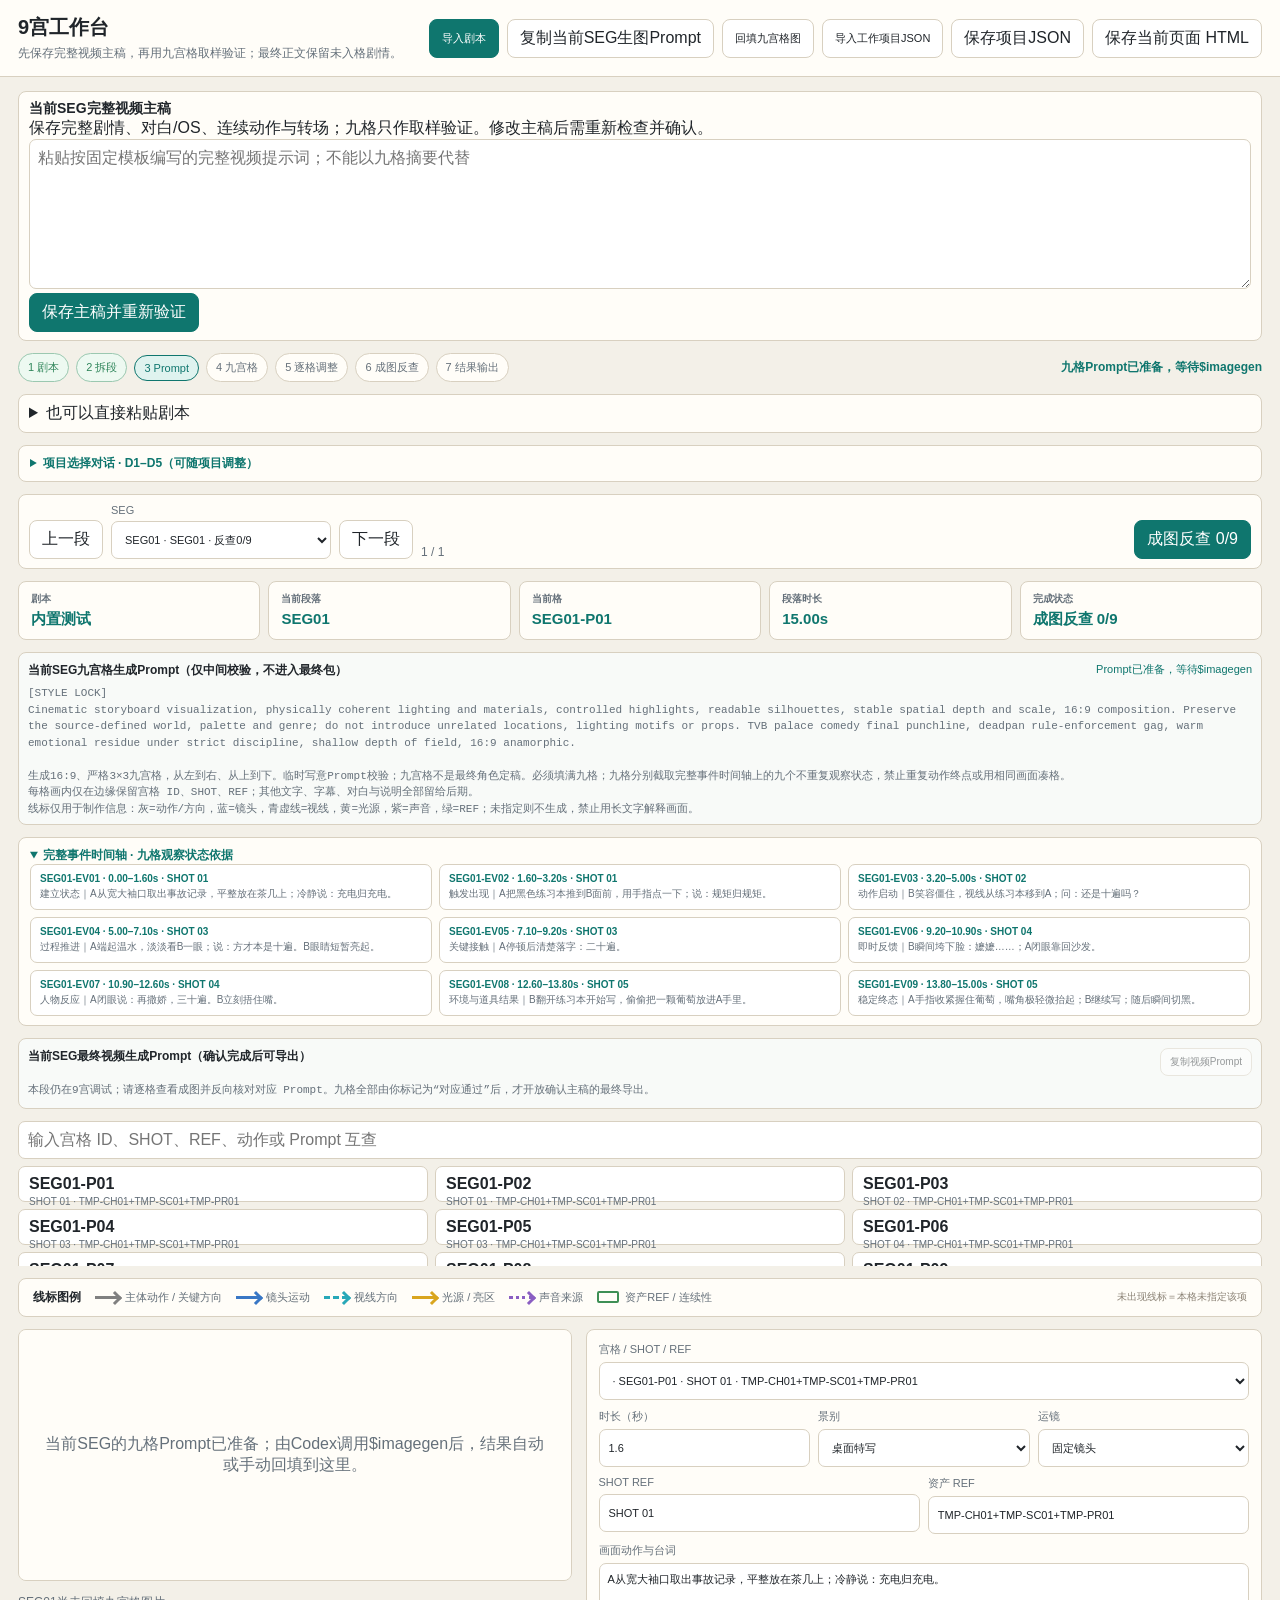
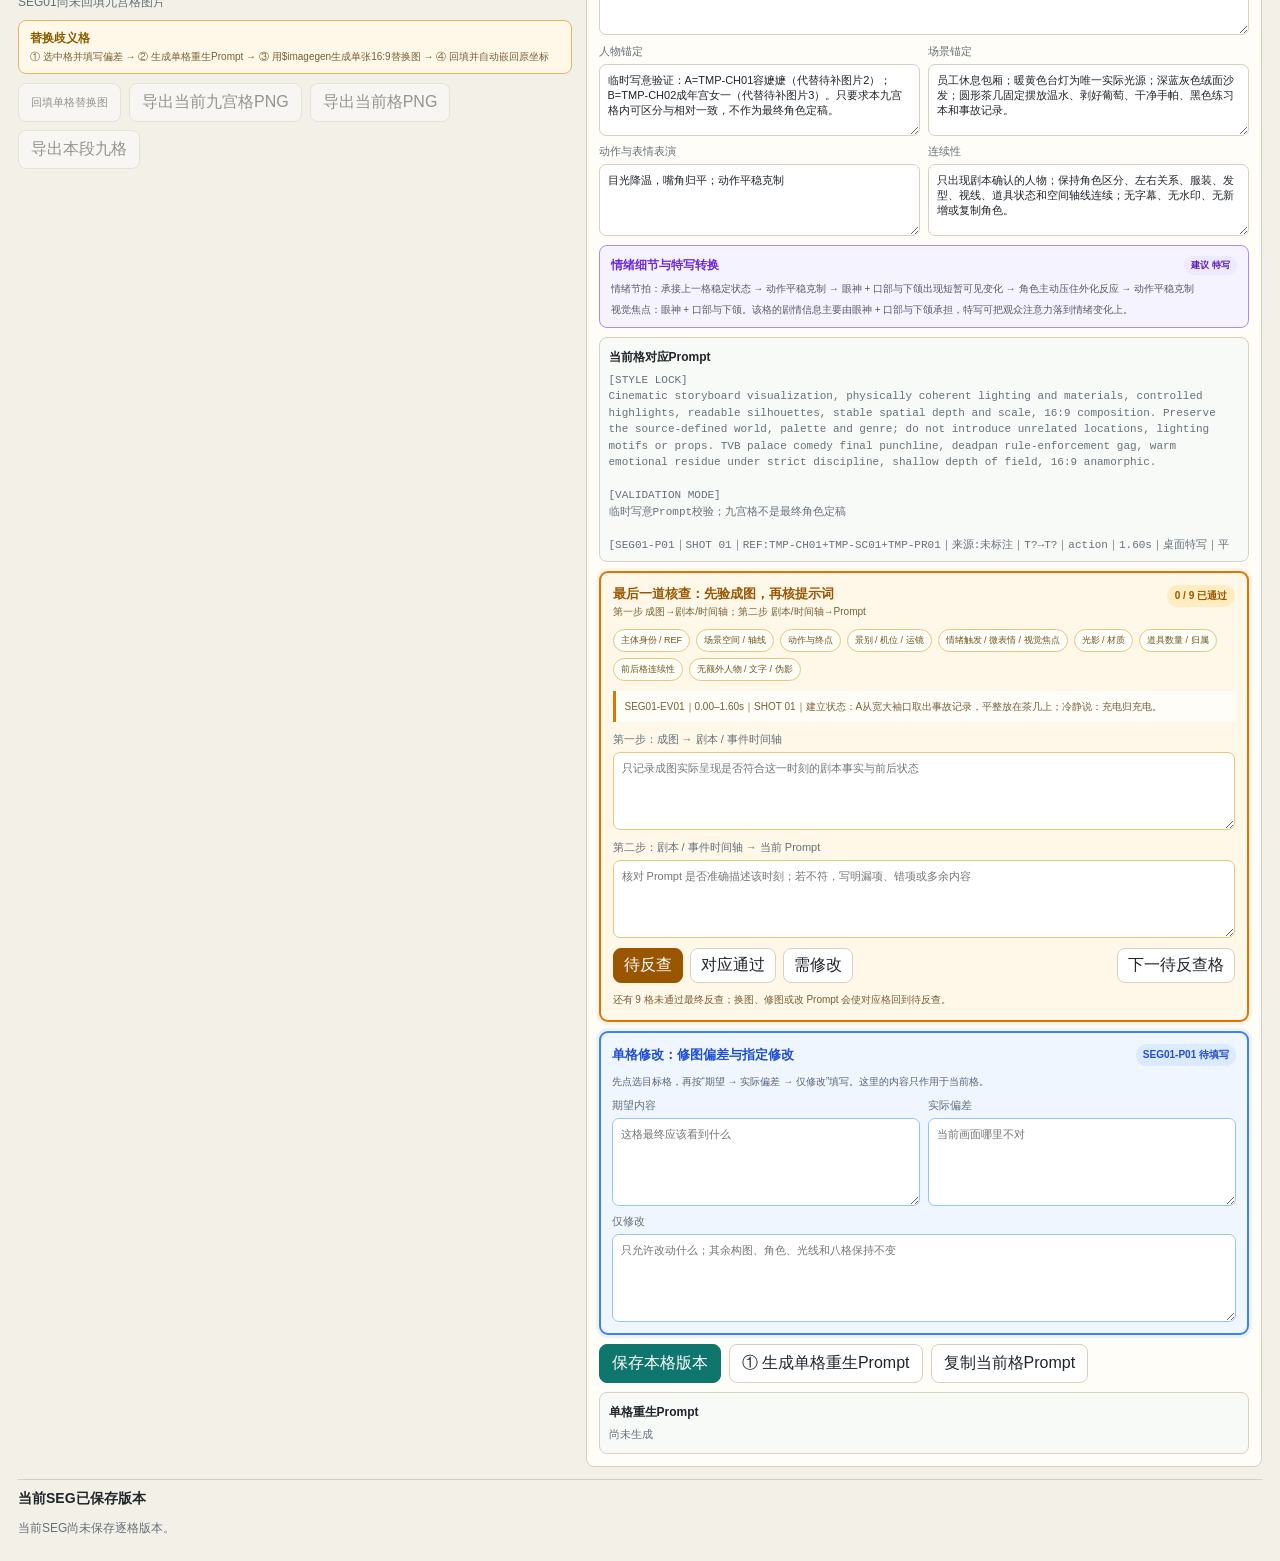
==== assets/open-cowart-canvas/nine-grid.html @ 6de8c885 "Snapshot local v7.13 baseline before layered refactor" ====
<!doctype html>
<html lang="zh-CN">
  <head>
    <meta charset="UTF-8" />
    <meta name="viewport" content="width=device-width, initial-scale=1.0" />
    <title>9宫 · 剧本到九宫格工作台</title>
    <link rel="stylesheet" href="./nine-grid.css?v=8" />
  </head>
  <body>
    <header class="topbar">
      <div><h1>9宫工作台</h1><p>先保存完整视频主稿，再用九宫格取样验证；最终正文保留未入格剧情。</p></div>
      <div class="top-actions">
        <label class="button primary">导入剧本<input id="scriptFileInput" type="file" accept="text/plain,text/markdown,.txt,.md" /></label>
        <button id="copySegmentPrompt" class="button">复制当前SEG生图Prompt</button>
        <label class="button">回填九宫格图<input id="imageInput" type="file" accept="image/png,image/jpeg,image/webp" /></label>
        <label class="button">导入工作项目JSON<input id="packageInput" type="file" accept="application/json,.json" /></label>
        <button id="saveProject" class="button">保存项目JSON</button>
        <button id="exportReviewHtml" class="button">保存当前页面 HTML</button>
      </div>
    </header>
    <main>
<section class="script-paste"><h2>当前SEG完整视频主稿</h2><p>保存完整剧情、对白/OS、连续动作与转场；九格只作取样验证。修改主稿后需重新检查并确认。</p><textarea id="videoMasterInput" placeholder="粘贴按固定模板编写的完整视频提示词；不能以九格摘要代替"></textarea><button id="saveVideoMaster" class="primary">保存主稿并重新验证</button></section>
      <section class="pipeline" aria-label="自动工作流状态">
        <span data-stage="script">1 剧本</span><span data-stage="breakdown">2 拆段</span><span data-stage="prompt">3 Prompt</span><span data-stage="image">4 九宫格</span><span data-stage="review">5 逐格调整</span><span data-stage="reverse">6 成图反查</span><span data-stage="package">7 结果输出</span>
        <b id="pipelineStatus">可直接导入TXT或Markdown剧本</b>
      </section>

      <details class="script-paste"><summary>也可以直接粘贴剧本</summary><textarea id="scriptTextInput" placeholder="粘贴剧本、镜头表或带【镜头A】结构的生成提示词"></textarea><button id="parseScriptButton" class="primary">自动拆解并生成九格Prompt</button></details>

      <details class="project-dialog">
        <summary>项目选择对话 · D1–D5（可随项目调整）</summary>
        <div class="config-grid">
          <label>D1 九格策略<select id="gridModeInput"><option value="full_unique">填满九格 · 九个不重复观察状态</option><option value="black_optional">允许不可拆格使用黑底说明格</option></select></label>
          <label>D2 分镜画风<select id="styleModeInput"><option value="project">跟随项目设定</option><option value="graphite">灰阶铅笔故事板</option><option value="custom">自定义画风</option></select></label>
          <label>D3 画内标注<select id="labelModeInput"><option value="ids_only">仅 ID / SHOT / REF</option><option value="ids_english">ID / SHOT / REF + 英文短注</option><option value="ids_project_language">ID / SHOT / REF + 项目语言短注</option></select></label>
          <label>D4 工作流深度<select id="workflowModeInput"><option value="ninegrid">九宫格核心校验</option><option value="director">加入导演调度与走位</option><option value="full">全链路技能调用</option></select></label>
          <label>D5 最终视频正文<select id="videoModeInput"><option value="project">按项目模型与平台要求</option><option value="continuous">连续事件时间轴模式</option><option value="platform">平台专用语法模式</option></select></label>
          <label>情绪细节特写<select id="emotionCloseupModeInput"><option value="enhanced">剧情驱动加强</option><option value="suggest">只给建议，不改景别</option><option value="off">关闭自动分析</option></select></label>
          <label class="wide">自定义画风<textarea id="customStoryboardStyleInput" placeholder="仅在 D2 选择“自定义画风”时生效"></textarea></label>
        </div>
        <div class="project-dialog-actions"><button id="applyProjectOptions" class="primary">应用 D1–D5 选择</button><p id="projectOptionSummary"></p></div>
        <div class="capability-modules" aria-label="按需调用资料模块"><b>按需资料模块</b><span>多人走位图 · ai-director-blocking</span><span>动作组合 · shot-coverage</span><span>武器/道具连续性 · asset-continuity</span><span>特效 · vfx-effect-construction-engine</span><span>打击格/命中反馈 · seedance-performance-director</span></div>
      </details>

      <section class="segment-bar" aria-label="段落导航">
        <button id="previousSegment">上一段</button>
        <label>SEG<select id="segmentSelect"></select></label>
        <button id="nextSegment">下一段</button>
        <span id="segmentProgress">1 / 1</span>
        <button id="toggleComplete" class="primary">我已校验，标记完成</button>
      </section>

      <section class="summary" aria-label="当前九宫格摘要">
        <span><b>剧本</b><em id="scriptName">内置测试</em></span>
        <span><b>当前段落</b><em id="segmentId">SEG01</em></span>
        <span><b>当前格</b><em id="currentPanel">SEG01-P01</em></span>
        <span><b>段落时长</b><em id="totalDuration">15.00s</em></span>
        <span><b>完成状态</b><em id="completionState">检视中</em></span>
      </section>

      <section class="segment-prompt prompt-box"><div class="prompt-heading"><b>当前SEG九宫格生成Prompt（仅中间校验，不进入最终包）</b><span id="generationState">Prompt已准备</span></div><pre id="segmentPrompt"></pre></section>
      <details class="event-timeline" open><summary>完整事件时间轴 · 九格观察状态依据</summary><div id="eventTimelineList"></div></details>
      <section class="video-prompt prompt-box"><div class="prompt-heading"><b>当前SEG最终视频生成Prompt（确认完成后可导出）</b><button id="copyVideoPrompt" disabled>复制视频Prompt</button></div><pre id="videoPrompt">本段仍在9宫调试；标记完成后从完整主稿导出视频Prompt。</pre></section>

      <section class="lookup"><input id="lookupQuery" placeholder="输入宫格 ID、SHOT、REF、动作或 Prompt 互查" /><div id="lookupResults" class="lookup-results"></div></section>

      <section class="line-legend" aria-label="线标图例">
        <b>线标图例</b>
        <span><i class="legend-line gray"></i>主体动作 / 关键方向</span>
        <span><i class="legend-line blue"></i>镜头运动</span>
        <span><i class="legend-line cyan dashed"></i>视线方向</span>
        <span><i class="legend-line yellow"></i>光源 / 亮区</span>
        <span><i class="legend-line purple wave"></i>声音来源</span>
        <span><i class="legend-box green"></i>资产REF / 连续性</span>
        <em>未出现线标＝本格未指定该项</em>
      </section>

      <section class="workspace">
        <div class="visual-column" id="visualColumn">
          <div id="imageStage" class="image-stage"><div id="imageEmpty" class="empty">当前SEG的九格Prompt已准备；由Codex调用$imagegen后，结果自动或手动回填到这里。</div><img id="storyboardImage" alt="当前SEG九宫格成品" /><div id="hitGrid" class="hit-grid"></div></div>
          <canvas id="cropCanvas" width="640" height="360"></canvas>
          <p id="cropMeta" class="muted">当前SEG尚未回填九宫格图片</p>
          <div class="replacement-guide"><b>替换歧义格</b><span>① 选中格并填写偏差 → ② 生成单格重生Prompt → ③ 用$imagegen生成单张16:9替换图 → ④ 回填并自动嵌回原坐标</span></div>
          <div class="actions"><label id="replacePanelLabel" class="button disabled">回填单格替换图<input id="panelReplaceInput" type="file" accept="image/png,image/jpeg,image/webp" disabled /></label><button id="downloadBoard" disabled>导出当前九宫格PNG</button><button id="downloadCurrent" disabled>导出当前格PNG</button><button id="downloadAll" disabled>导出本段九格</button></div>
        </div>
        <div class="editor-column">
          <label>宫格 / SHOT / REF<select id="panelSelect"></select></label>
          <div class="three-fields"><label>时长（秒）<input id="durationInput" type="number" min="0.1" step="0.1" /></label><label>景别<select id="shotSizeInput"><option>大远景</option><option>远景</option><option>全景</option><option>中景</option><option>中近景</option><option>近景</option><option>特写</option><option>桌面特写</option><option>手部特写</option></select></label><label>运镜<select id="cameraMoveInput"><option>固定镜头</option><option>缓慢推近</option><option>缓慢拉远</option><option>缓慢横移</option><option>缓慢跟移</option><option>稳定器缓慢下降</option><option>轻微手持微颤</option><option>受控焦点/构图转移</option></select></label></div>
          <div class="two-fields"><label>SHOT REF<input id="shotRefInput" /></label><label>资产 REF<input id="assetRefsInput" /></label></div>
          <label>画面动作与台词<textarea id="actionInput"></textarea></label>
          <div class="two-fields textareas"><label>人物锚定<textarea id="characterAnchorInput"></textarea></label><label>场景锚定<textarea id="sceneAnchorInput"></textarea></label><label>动作与表情表演<textarea id="performanceInput"></textarea></label><label>连续性<textarea id="continuityInput"></textarea></label></div>
          <section class="emotion-focus-card" aria-label="情绪细节与特写转换"><div><b>情绪细节与特写转换</b><span id="emotionFocusBadge">分析中</span></div><p id="emotionBeatText"></p><p id="emotionFocusReason"></p></section>
          <div class="prompt-box"><b>当前格对应Prompt</b><pre id="panelPrompt"></pre></div>
          <section id="reverseValidation" class="reverse-validation" aria-label="成图反向对应提示词最终核查">
            <div class="reverse-validation-heading"><div><b>最后一道核查：先验成图，再核提示词</b><span>第一步 成图→剧本/时间轴；第二步 剧本/时间轴→Prompt</span></div><strong id="reverseProgress">0 / 9 已通过</strong></div>
            <div class="reverse-checklist" aria-label="反向核查维度"><span>主体身份 / REF</span><span>场景空间 / 轴线</span><span>动作与终点</span><span>景别 / 机位 / 运镜</span><span>情绪触发 / 微表情 / 视觉焦点</span><span>光影 / 材质</span><span>道具数量 / 归属</span><span>前后格连续性</span><span>无额外人物 / 文字 / 伪影</span></div>
            <p id="currentEventEvidence" class="event-evidence"></p>
            <label>第一步：成图 → 剧本 / 事件时间轴<textarea id="reverseNoteInput" placeholder="只记录成图实际呈现是否符合这一时刻的剧本事实与前后状态"></textarea></label>
            <label>第二步：剧本 / 事件时间轴 → 当前 Prompt<textarea id="reversePromptNoteInput" placeholder="核对 Prompt 是否准确描述该时刻；若不符，写明漏项、错项或多余内容"></textarea></label>
            <div class="reverse-actions" role="group" aria-label="当前格最终核查状态"><button type="button" data-reverse-status="pending">待反查</button><button type="button" data-reverse-status="accepted">对应通过</button><button type="button" data-reverse-status="revise">需修改</button><button type="button" id="nextReversePending">下一待反查格</button></div>
            <p id="reverseGateMessage">九格全部“对应通过”后，才允许标记 SEG 完成并进入结果输出。</p>
          </section>
          <section id="editPanel" class="edit-panel" aria-label="单格修改">
            <div class="edit-panel-heading"><b>单格修改：修图偏差与指定修改</b><span id="editStatus">待填写</span></div>
            <p>先点选目标格，再按“期望 → 实际偏差 → 仅修改”填写。这里的内容只作用于当前格。</p>
            <div class="edit-fields">
              <label>期望内容<textarea id="expectedInput" placeholder="这格最终应该看到什么"></textarea></label>
              <label>实际偏差<textarea id="actualInput" placeholder="当前画面哪里不对"></textarea></label>
              <label class="wide">仅修改<textarea id="changeInput" placeholder="只允许改动什么；其余构图、角色、光线和八格保持不变"></textarea></label>
            </div>
          </section>
          <div class="actions"><button id="saveVersion" class="primary">保存本格版本</button><button id="buildEditPrompt">① 生成单格重生Prompt</button><button id="copyPanelPrompt">复制当前格Prompt</button></div>
          <div class="prompt-box"><b>单格重生Prompt</b><pre id="editPrompt">尚未生成</pre></div>
        </div>
      </section>
      <section class="version-library"><h2>当前SEG已保存版本</h2><div id="versionList" class="version-list"></div></section>
      <section id="resultOutputStage" class="result-output-stage" aria-label="用户校验结束后的结果输出" hidden>
        <div><span>第 7 阶段</span><h2>成图反查已完成 · 结果输出</h2><p>请选择最终成果的交付格式。这里只输出九格均由你完成“成图 ↔ 提示词”反查并确认通过的 SEG。</p></div>
        <label>最终交付格式<select id="exportFormat" aria-label="最终成果交付格式"><option value="json">JSON 格式（结构化数据）</option><option value="html">网页格式（直接浏览）</option></select></label>
        <button id="exportPackage" class="button primary">输出 JSON 成果</button>
      </section>
    </main>
    <script data-nine-grid-app src="./nine-grid-app.js?v=15-emotion-closeup"></script>
  </body>
</html>
---- assets/open-cowart-canvas/nine-grid.css ----
:root { --bg:#f3f0e8; --panel:#fffdf8; --panel2:#f8faf8; --ink:#20252a; --muted:#65707a; --line:#d8d0c0; --accent:#0f766e; --accent-soft:#dff3ef; --done:#2f855a; }
* { box-sizing:border-box; }
body { margin:0; color:var(--ink); background:var(--bg); font-family:Inter,"PingFang SC","Microsoft YaHei",Arial,sans-serif; }
button,input,select,textarea { font:inherit; }
h1,h2,p { margin:0; }
h1 { font-size:20px; }
h2 { font-size:14px; }
.topbar { display:flex; align-items:center; justify-content:space-between; gap:18px; padding:14px 18px; border-bottom:1px solid var(--line); background:var(--panel); }
.topbar p,.muted { margin-top:4px; color:var(--muted); font-size:12px; }
.top-actions,.actions { display:flex; gap:8px; flex-wrap:wrap; }
.button,button { min-height:36px; padding:8px 12px; border:1px solid var(--line); border-radius:8px; color:var(--ink); background:#fff; cursor:pointer; }
.button { display:inline-flex; align-items:center; }
.button input { display:none; }
.primary { color:#fff; border-color:var(--accent); background:var(--accent); }
button:disabled { opacity:.45; cursor:not-allowed; }
.button.disabled { opacity:.45; cursor:not-allowed; pointer-events:none; }
main { display:grid; gap:12px; padding:14px 18px 24px; }
.pipeline { display:flex; align-items:center; gap:7px; flex-wrap:wrap; }
.pipeline span { padding:6px 9px; border:1px solid var(--line); border-radius:999px; color:var(--muted); background:var(--panel); font-size:11px; }
.pipeline span.active { color:var(--accent); border-color:var(--accent); background:var(--accent-soft); }
.pipeline span.done { color:var(--done); border-color:#9bc8b0; background:#edf9f1; }
.pipeline b { margin-left:auto; color:var(--accent); font-size:12px; font-weight:600; }
.script-paste { padding:8px 10px; border:1px solid var(--line); border-radius:8px; background:var(--panel); }
.script-paste[open] { display:grid; gap:8px; }
.script-paste textarea { min-height:150px; }
.project-dialog,.event-timeline { padding:9px 11px; border:1px solid var(--line); border-radius:8px; background:var(--panel); }
.project-dialog[open],.event-timeline[open] { display:grid; gap:10px; }
.project-dialog summary,.event-timeline summary { color:var(--accent); font-size:12px; font-weight:700; cursor:pointer; }
.config-grid { display:grid; grid-template-columns:repeat(5,minmax(140px,1fr)); gap:8px; }
.config-grid .wide { grid-column:1/-1; }
.config-grid textarea { min-height:62px; }
.project-dialog-actions { display:flex; align-items:center; gap:12px; }
.project-dialog-actions p { color:var(--muted); font-size:10px; line-height:1.5; }
.capability-modules { display:flex; align-items:center; gap:7px; flex-wrap:wrap; padding-top:8px; border-top:1px solid var(--line); }
.capability-modules b { font-size:11px; }
.capability-modules span { padding:4px 7px; border-radius:999px; color:#355e58; background:var(--accent-soft); font-size:9px; }
.event-timeline #eventTimelineList { display:grid; grid-template-columns:repeat(3,minmax(180px,1fr)); gap:7px; }
.timeline-item { display:grid; gap:3px; padding:8px 9px; border:1px solid var(--line); border-radius:7px; background:#fff; }
.timeline-item b { color:var(--accent); font-size:10px; }
.timeline-item span { color:var(--muted); font-size:10px; line-height:1.4; }
.segment-bar { display:flex; align-items:end; gap:8px; padding:9px 10px; border:1px solid var(--line); border-radius:8px; background:var(--panel); }
.segment-bar label { min-width:220px; }
.segment-bar span { color:var(--muted); font-size:12px; }
.segment-bar #toggleComplete { margin-left:auto; }
.summary { display:grid; grid-template-columns:repeat(5,minmax(120px,1fr)); gap:8px; }
.summary span { padding:10px 12px; border:1px solid var(--line); border-radius:8px; background:var(--panel); }
.summary b,.summary em { display:block; }
.summary b { color:var(--muted); font-size:10px; }
.summary em { margin-top:4px; overflow:hidden; color:var(--accent); font-size:15px; font-style:normal; font-weight:700; text-overflow:ellipsis; white-space:nowrap; }
.prompt-heading { display:flex; justify-content:space-between; gap:8px; }
.prompt-heading span { color:var(--accent); font-size:11px; }
.prompt-heading button { min-height:28px; padding:4px 9px; font-size:10px; }
.segment-prompt pre { max-height:130px; }
.video-prompt { border-color:#9bc8b0; background:#edf9f1; }
.video-prompt pre { max-height:210px; }
.lookup { display:grid; gap:7px; }
.lookup > input,input,select,textarea { width:100%; min-width:0; border:1px solid var(--line); border-radius:7px; color:var(--ink); background:#fff; }
.lookup > input,input,select { height:38px; padding:0 9px; }
.lookup-results { display:grid; grid-template-columns:repeat(3,minmax(180px,1fr)); gap:7px; max-height:100px; overflow:auto; }
.lookup-results button,.version-item { min-width:0; padding:8px 10px; border:1px solid var(--line); border-radius:7px; background:#fff; text-align:left; cursor:pointer; }
.lookup-results button:hover,.version-item:hover { border-color:var(--accent); background:#f0fdfa; }
.lookup-results b,.lookup-results span,.version-item b,.version-item span { display:block; overflow:hidden; text-overflow:ellipsis; white-space:nowrap; }
.lookup-results span,.version-item span { margin-top:3px; color:var(--muted); font-size:10px; }
.line-legend { display:flex; align-items:center; gap:14px; flex-wrap:wrap; padding:10px 14px; border:1px solid var(--line); border-radius:8px; background:var(--panel); }
.line-legend > b { color:var(--ink); font-size:12px; }
.line-legend span { display:inline-flex; align-items:center; gap:6px; color:var(--muted); font-size:11px; }
.line-legend em { margin-left:auto; color:#8a8174; font-size:10px; font-style:normal; }
.legend-line { display:inline-block; position:relative; width:24px; height:0; border-top:3px solid currentColor; }
.legend-line::after { content:""; position:absolute; top:-6px; right:-1px; width:7px; height:7px; border-top:3px solid currentColor; border-right:3px solid currentColor; transform:rotate(45deg); }
.legend-line.gray { color:#808080; } .legend-line.blue { color:#3977c5; } .legend-line.cyan { color:#28a8b8; } .legend-line.yellow { color:#d9a51e; } .legend-line.purple { color:#8a5ec2; }
.legend-line.dashed { border-top-style:dashed; } .legend-line.wave { border-top-style:dotted; }
.legend-box { display:inline-block; width:22px; height:12px; border:2px solid currentColor; border-radius:2px; } .legend-box.green { color:#3e8f55; }
.workspace { display:grid; grid-template-columns:minmax(360px,.9fr) minmax(520px,1.1fr); gap:14px; align-items:start; }
.visual-column,.editor-column { display:grid; gap:9px; min-width:0; }
.replacement-guide { display:grid; gap:3px; padding:9px 11px; border:1px solid #e2b65f; border-radius:8px; background:#fff8e8; }
.replacement-guide b { color:#8a5b00; font-size:12px; }
.replacement-guide span { color:#765f35; font-size:10px; line-height:1.45; }
.image-stage { position:relative; min-height:250px; overflow:hidden; border:1px solid var(--line); border-radius:8px; background:#161616; }
.image-stage img { display:none; width:100%; height:auto; }
.image-stage.has-image img { display:block; }
.empty { display:grid; min-height:250px; place-items:center; padding:24px; color:var(--muted); background:var(--panel); text-align:center; }
.image-stage.has-image .empty { display:none; }
.hit-grid { position:absolute; inset:0; display:none; grid-template-columns:repeat(3,1fr); grid-template-rows:repeat(3,1fr); }
.image-stage.has-image .hit-grid { display:grid; }
.hit-grid button { min-height:0; padding:4px; border:1px solid rgba(255,255,255,.72); border-radius:0; color:#fff; background:rgba(15,23,42,.12); font-size:10px; text-shadow:0 1px 3px #000; }
.hit-grid button.active { outline:3px solid #f59e0b; outline-offset:-3px; background:rgba(245,158,11,.18); }
.hit-grid button.reverse-accepted { background:rgba(16,185,129,.25); }
.hit-grid button.reverse-revise { background:rgba(239,68,68,.25); }
.hit-grid button.active.reverse-accepted,.hit-grid button.active.reverse-revise { outline-color:#f59e0b; }
#cropCanvas { display:none; width:100%; height:auto; min-height:180px; border:1px solid var(--line); border-radius:8px; background:repeating-conic-gradient(#eee 0 25%,#fff 0 50%) 50%/16px 16px; }
.visual-column.has-image #cropCanvas { display:block; }
.editor-column { padding:12px; border:1px solid var(--line); border-radius:8px; background:var(--panel); }
label { display:grid; gap:5px; color:var(--muted); font-size:11px; }
textarea { min-height:72px; padding:8px; resize:vertical; }
.three-fields,.two-fields { display:grid; gap:8px; }
.three-fields { grid-template-columns:repeat(3,1fr); }
.two-fields { grid-template-columns:repeat(2,1fr); }
.prompt-box { padding:9px; border:1px solid var(--line); border-radius:8px; background:var(--panel2); }
.prompt-box b { font-size:12px; }
pre { max-height:180px; margin:6px 0 0; overflow:auto; white-space:pre-wrap; word-break:break-word; color:var(--muted); font:11px/1.5 ui-monospace,SFMono-Regular,Menlo,monospace; }
.emotion-focus-card { display:grid; gap:6px; padding:10px 11px; border:1px solid #a78bfa; border-radius:8px; background:#f5f3ff; }
.emotion-focus-card > div { display:flex; align-items:center; justify-content:space-between; gap:10px; }
.emotion-focus-card b { color:#6d28d9; font-size:12px; }
.emotion-focus-card span { padding:3px 7px; border-radius:999px; color:#5b21b6; background:#ede9fe; font-size:9px; font-weight:700; }
.emotion-focus-card p { color:#5d5570; font-size:10px; line-height:1.5; }
.edit-panel { display:grid; gap:9px; padding:11px; border:2px solid #3b82f6; border-radius:9px; background:#eff6ff; box-shadow:0 0 0 3px rgba(59,130,246,.08); }
.edit-panel.ready { border-color:var(--accent); background:#ecfdf5; box-shadow:0 0 0 3px rgba(15,118,110,.08); }
.edit-panel-heading { display:flex; align-items:center; justify-content:space-between; gap:10px; }
.edit-panel-heading b { color:#1d4ed8; font-size:13px; }
.edit-panel.ready .edit-panel-heading b { color:var(--accent); }
.edit-panel-heading span { padding:4px 7px; border-radius:999px; color:#1d4ed8; background:#dbeafe; font-size:10px; font-weight:700; }
.edit-panel.ready .edit-panel-heading span { color:var(--accent); background:#d1fae5; }
.edit-panel > p { color:#53657a; font-size:10px; line-height:1.45; }
.edit-fields { display:grid; grid-template-columns:repeat(2,minmax(0,1fr)); gap:8px; }
.edit-fields .wide { grid-column:1/-1; }
.edit-fields textarea { min-height:88px; border-color:#93c5fd; }
.edit-panel.ready .edit-fields textarea { border-color:#99c9bb; }
.reverse-validation { display:grid; gap:10px; padding:12px; border:2px solid #d97706; border-radius:9px; background:#fff8e8; box-shadow:0 0 0 3px rgba(217,119,6,.08); }
.reverse-validation.accepted { border-color:var(--accent); background:#ecfdf5; box-shadow:0 0 0 3px rgba(15,118,110,.08); }
.reverse-validation.revise { border-color:#dc2626; background:#fff1f2; box-shadow:0 0 0 3px rgba(220,38,38,.08); }
.reverse-validation-heading { display:flex; align-items:flex-start; justify-content:space-between; gap:12px; }
.reverse-validation-heading > div { display:grid; gap:2px; }
.reverse-validation-heading b { color:#9a5500; font-size:13px; }
.reverse-validation.accepted .reverse-validation-heading b { color:var(--accent); }
.reverse-validation.revise .reverse-validation-heading b { color:#b91c1c; }
.reverse-validation-heading span,#reverseGateMessage { color:#765f35; font-size:10px; line-height:1.45; }
.reverse-validation-heading strong { padding:4px 8px; border-radius:999px; color:#9a5500; background:#ffedc2; font-size:10px; white-space:nowrap; }
.reverse-checklist { display:flex; gap:6px; flex-wrap:wrap; }
.reverse-checklist span { padding:4px 7px; border:1px solid #e7c778; border-radius:999px; color:#6f571f; background:#fffdf8; font-size:9px; }
.reverse-validation textarea { min-height:78px; border-color:#e7c778; }
.event-evidence { padding:8px 9px; border-left:3px solid #d97706; color:#765f35; background:#fffdf8; font-size:10px; line-height:1.5; }
.reverse-actions { display:flex; gap:7px; flex-wrap:wrap; }
.reverse-actions button { min-height:32px; padding:6px 10px; }
.reverse-actions button.active { color:#fff; border-color:#9a5500; background:#9a5500; }
.reverse-actions button[data-reverse-status="accepted"].active { border-color:var(--accent); background:var(--accent); }
.reverse-actions button[data-reverse-status="revise"].active { border-color:#dc2626; background:#dc2626; }
#nextReversePending { margin-left:auto; }
.version-library { display:grid; gap:8px; padding-top:10px; border-top:1px solid var(--line); }
.version-list { display:grid; grid-template-columns:repeat(3,minmax(180px,1fr)); gap:7px; }
.result-output-stage { display:grid; grid-template-columns:minmax(280px,1fr) minmax(220px,320px) auto; align-items:end; gap:14px; padding:18px; border:2px solid var(--accent); border-radius:12px; background:#edf9f1; }
.result-output-stage[hidden] { display:none !important; }
.result-output-stage > div { display:grid; gap:4px; }
.result-output-stage > div > span { width:max-content; padding:3px 8px; border-radius:999px; color:#fff; background:var(--accent); font-size:10px; font-weight:700; }
.result-output-stage h2 { color:var(--accent); font-size:17px; }
.result-output-stage p { color:var(--muted); font-size:11px; }
@media (max-width:1100px) { .workspace { grid-template-columns:1fr; } .summary { grid-template-columns:repeat(3,1fr); } .config-grid { grid-template-columns:repeat(2,1fr); } }
@media (max-width:720px) { .topbar { align-items:flex-start; flex-direction:column; } .pipeline b { width:100%; margin-left:0; } .segment-bar { align-items:stretch; flex-direction:column; } .segment-bar #toggleComplete { margin-left:0; } .summary,.lookup-results,.version-list,.three-fields,.two-fields,.edit-fields,.result-output-stage,.config-grid,.event-timeline #eventTimelineList { grid-template-columns:1fr; } .config-grid .wide,.edit-fields .wide { grid-column:auto; } .project-dialog-actions { align-items:stretch; flex-direction:column; } .line-legend em { width:100%; margin-left:0; } }
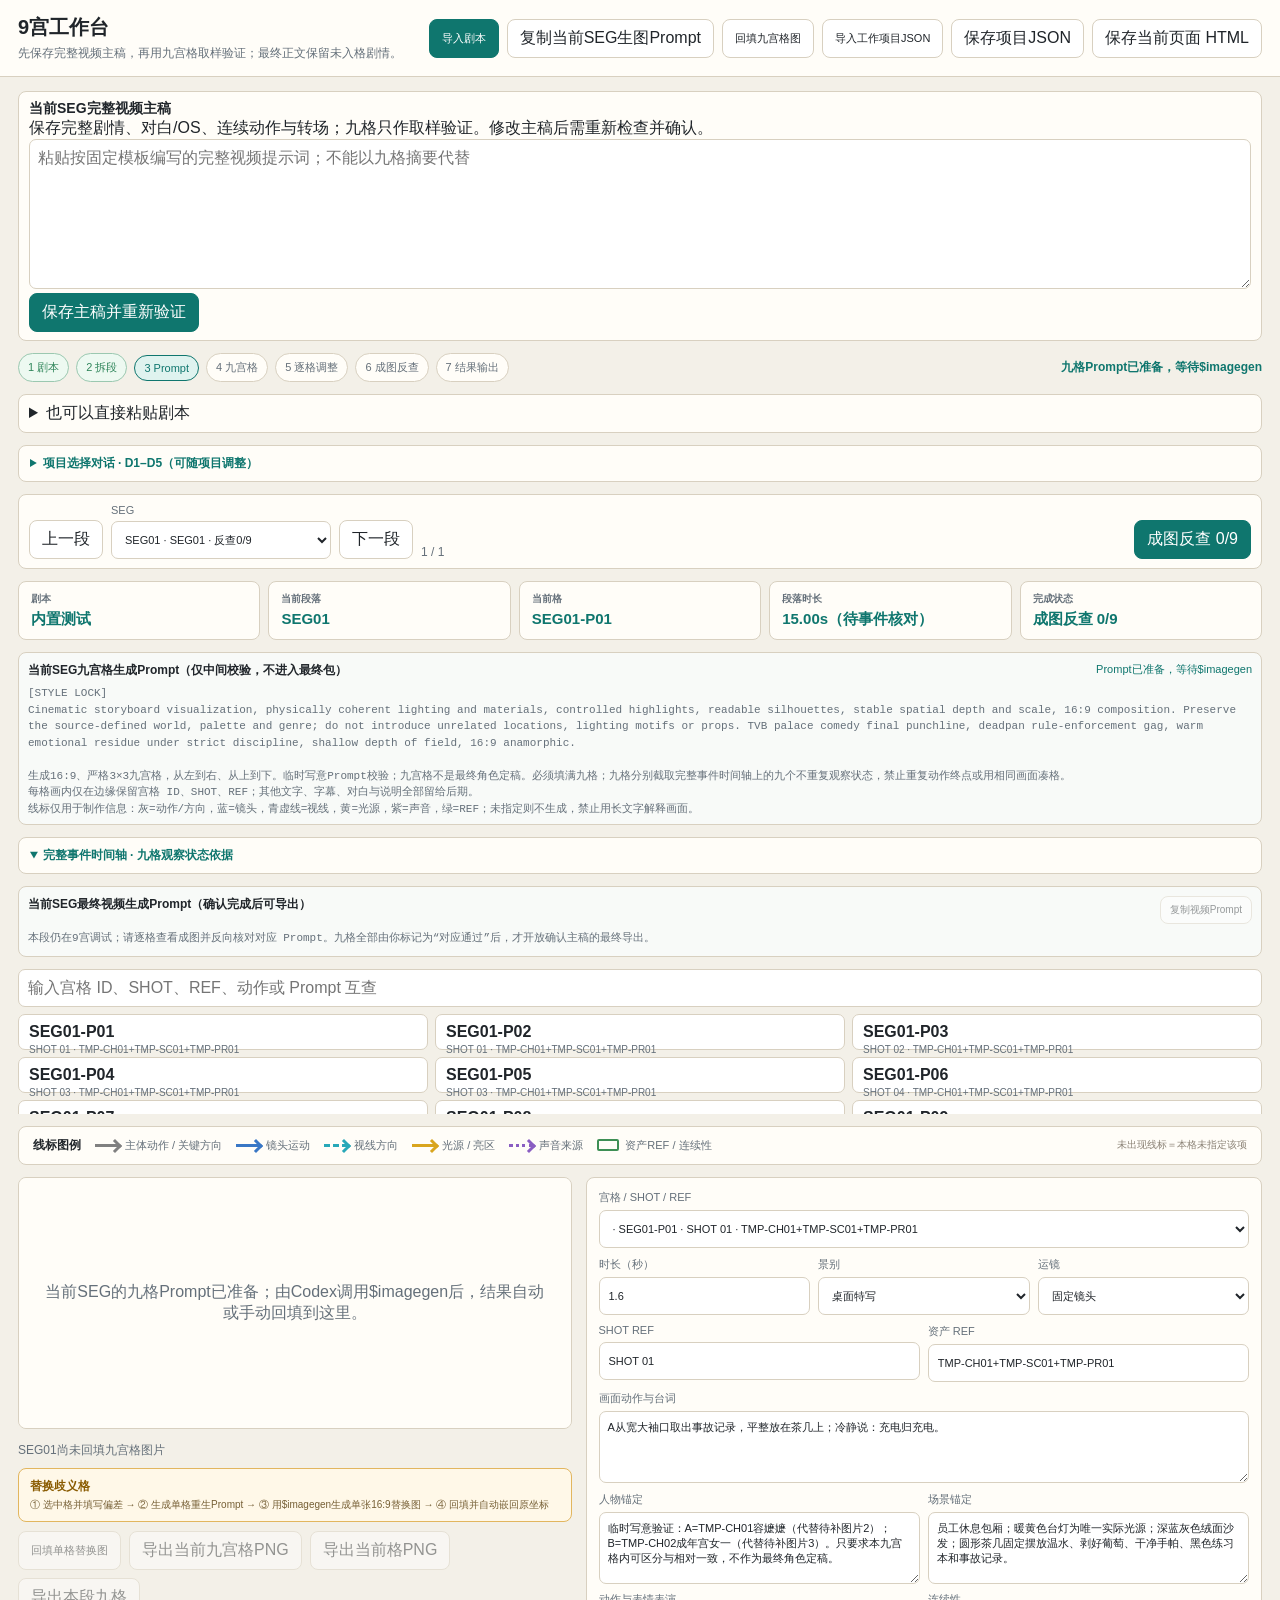
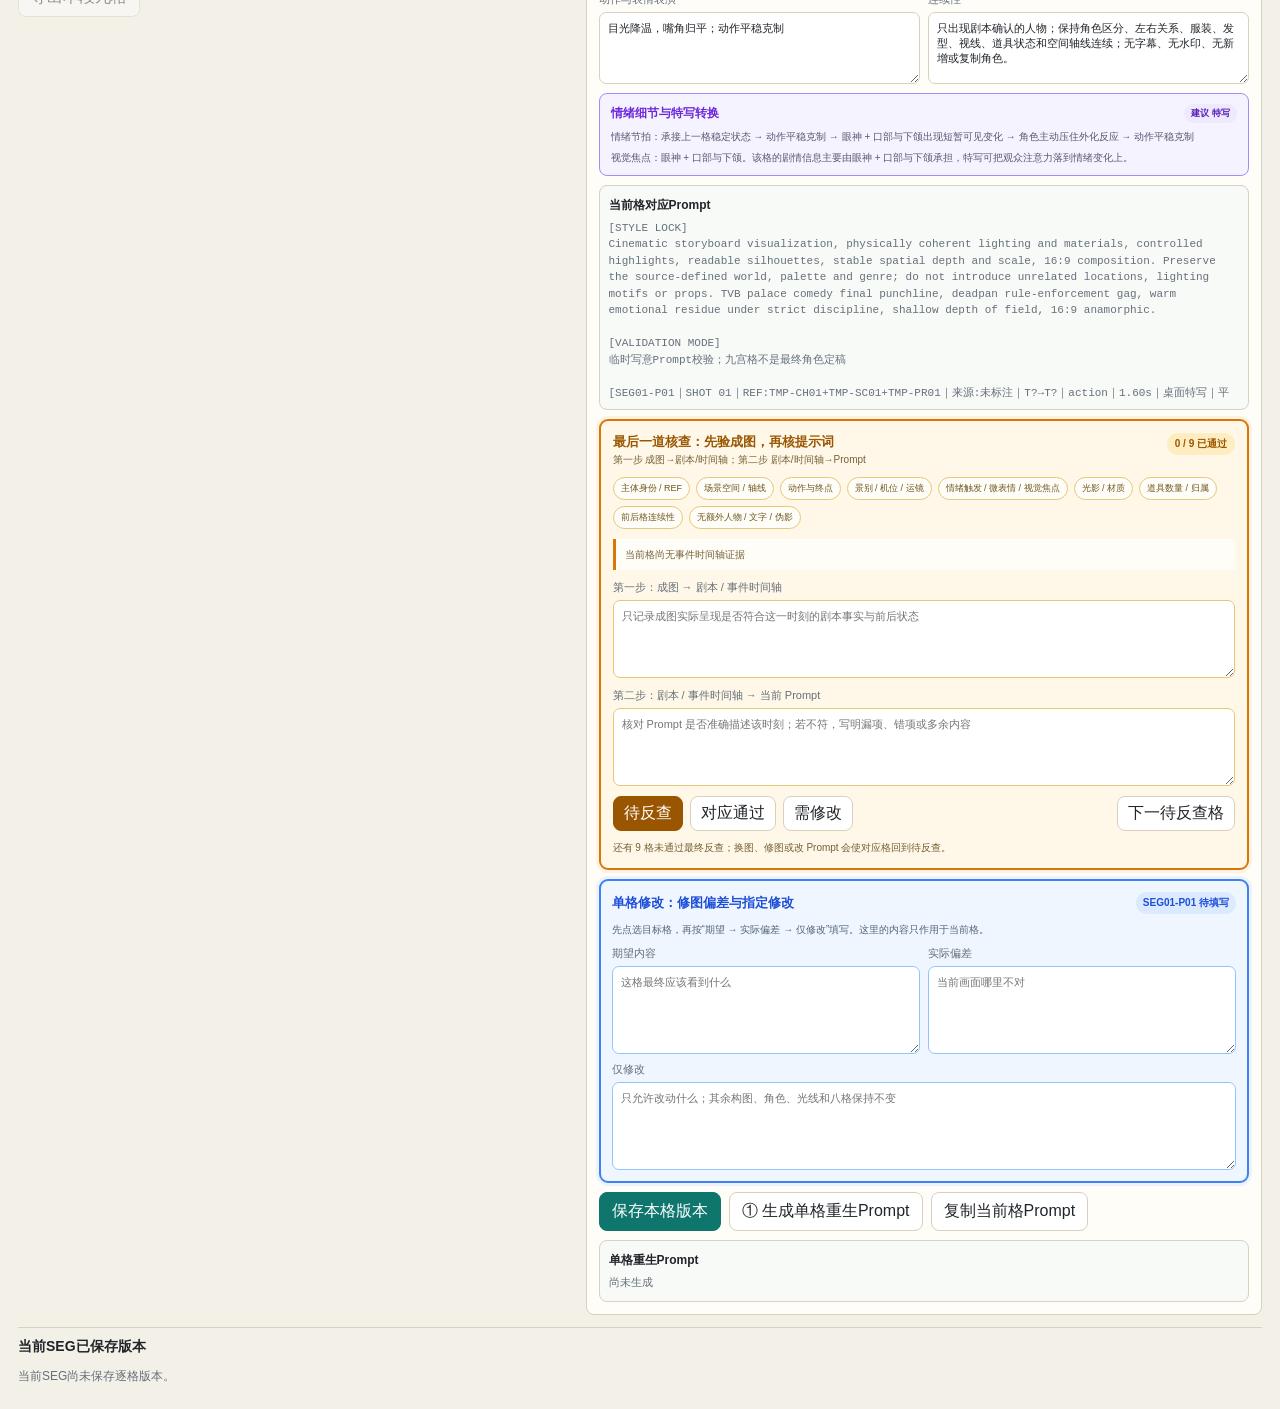
==== commit b3667ec2: "Implement v8 layered routing, checked handoffs and event-first workbench" ====
--- a/assets/open-cowart-canvas/nine-grid.html
+++ b/assets/open-cowart-canvas/nine-grid.html
@@ -120,6 +120,7 @@
         <button id="exportPackage" class="button primary">输出 JSON 成果</button>
       </section>
     </main>
+    <script data-event-core src="./event-core.js?v=8"></script>
     <script data-nine-grid-app src="./nine-grid-app.js?v=15-emotion-closeup"></script>
   </body>
 </html>
